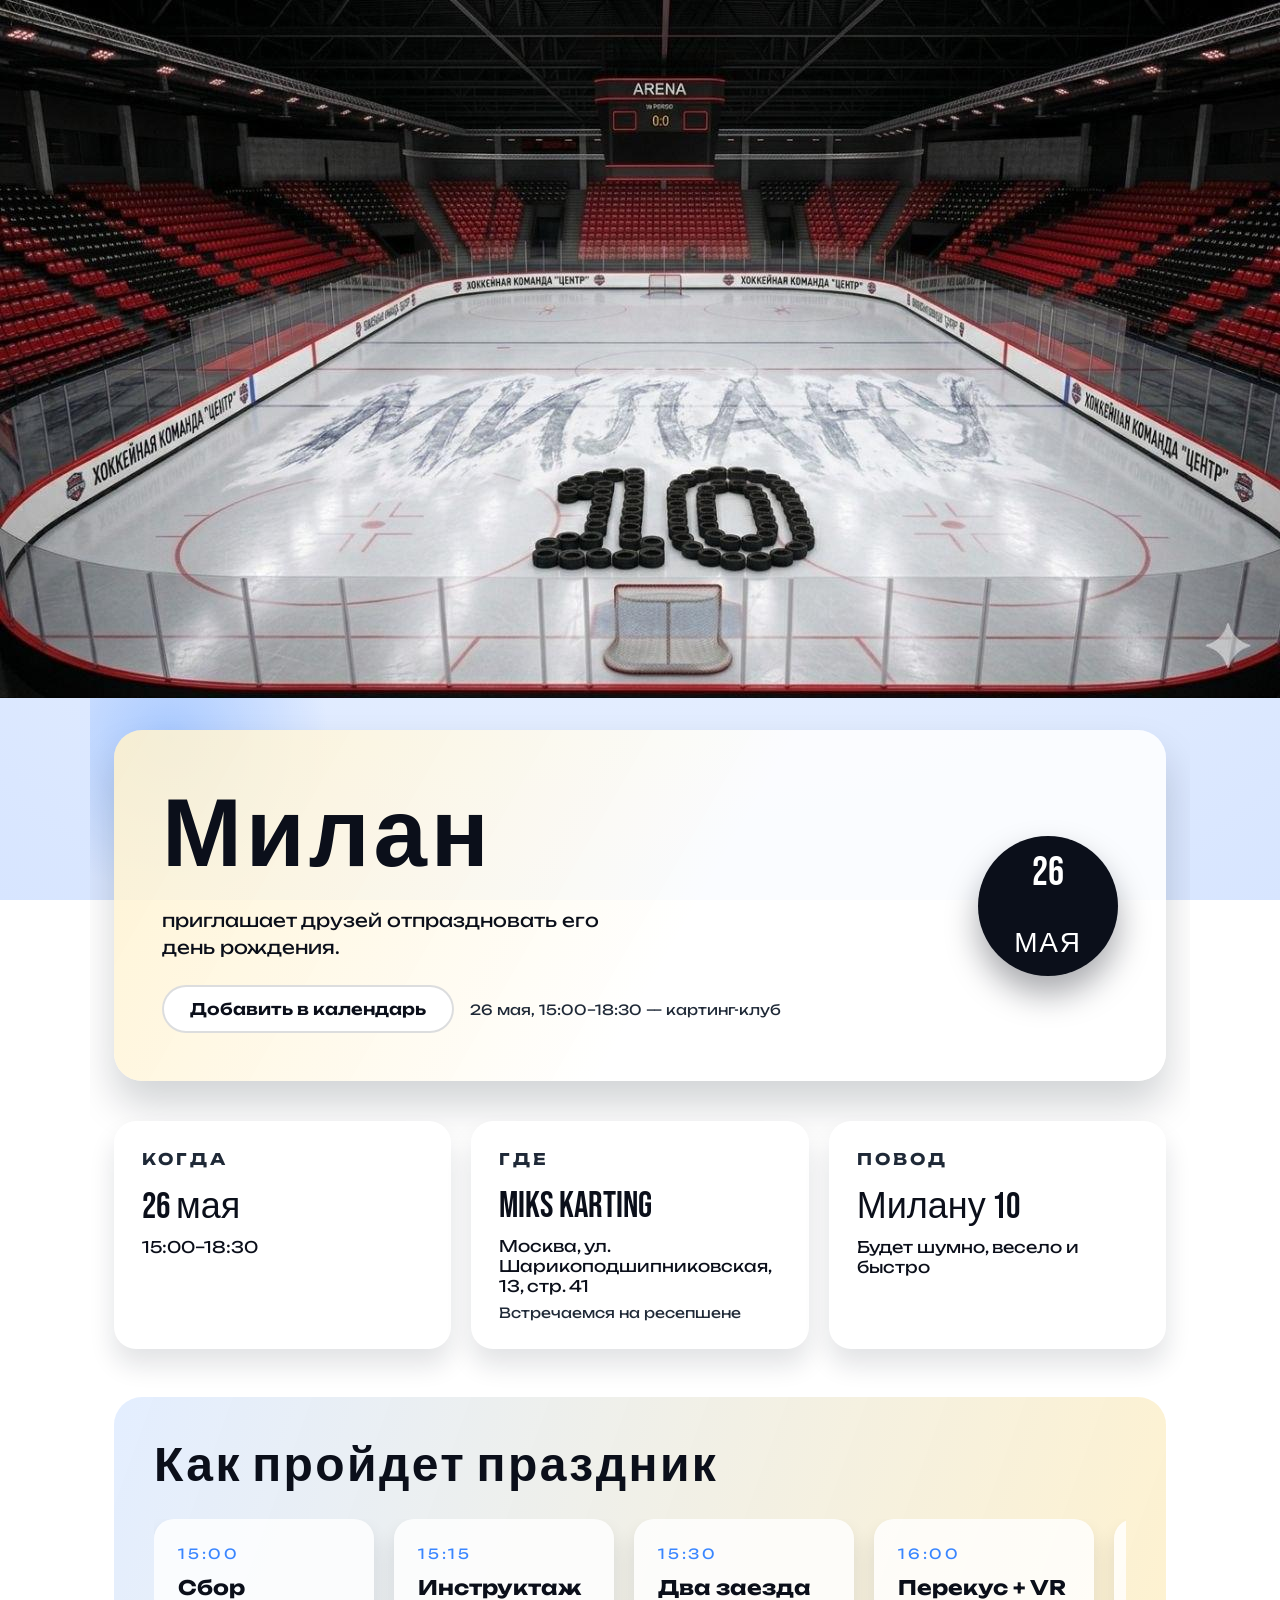
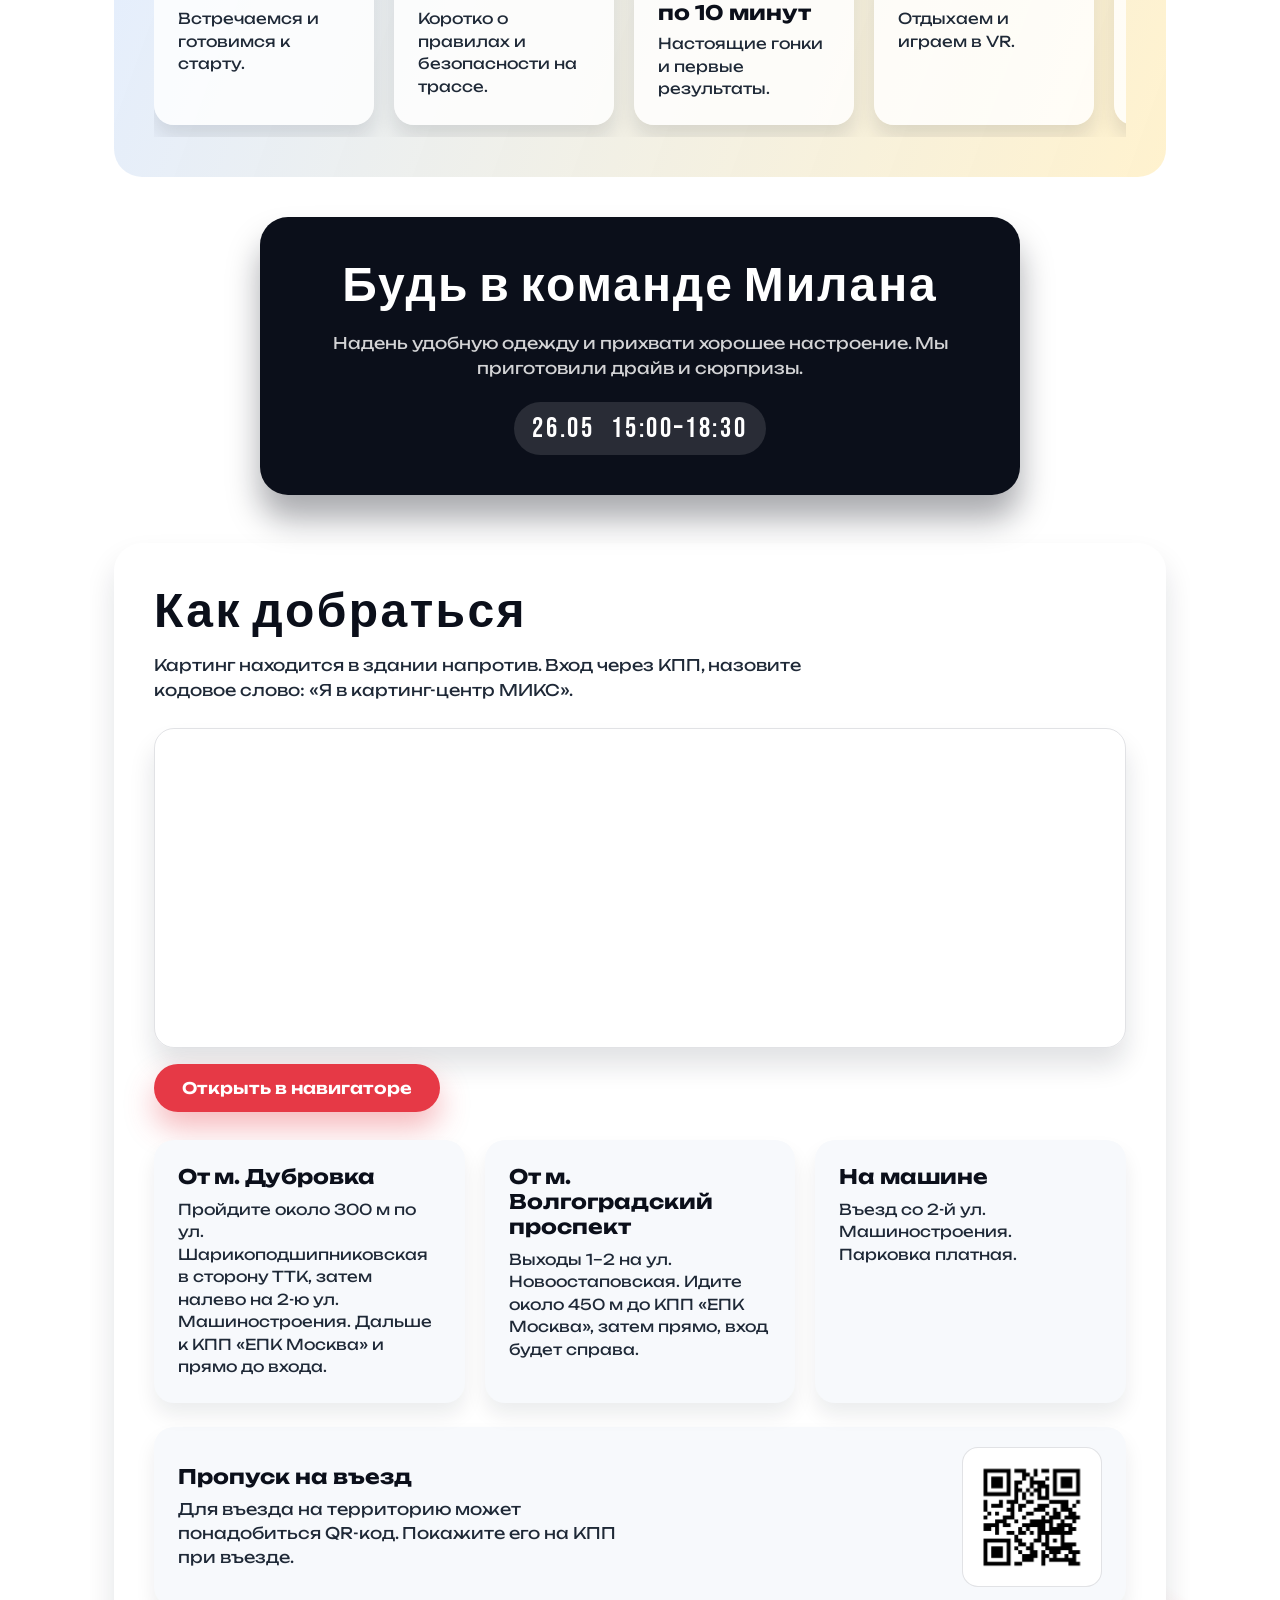
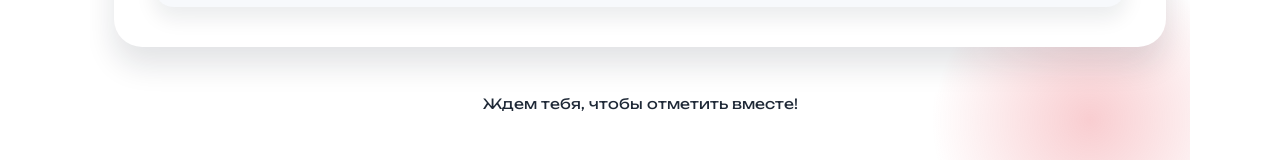
==== index.html @ c4a3c1d2 "init" ====
<!doctype html>
<html lang="ru">
  <head>
    <meta charset="utf-8" />
    <meta name="viewport" content="width=device-width, initial-scale=1" />
    <title>Милану 10 — День рождения на льду и скорости</title>
    <link rel="preconnect" href="https://fonts.googleapis.com" />
    <link rel="preconnect" href="https://fonts.gstatic.com" crossorigin />
    <link
      href="https://fonts.googleapis.com/css2?family=Bebas+Neue&family=Unbounded:wght@300;500;700&display=swap"
      rel="stylesheet"
    />
    <link rel="stylesheet" href="styles.css" />
  </head>
  <body>
    <header class="cover" aria-label="Праздничная шапка">
      <img class="cover__image" src="header.png" alt="Праздничная шапка" />
    </header>
    <div class="page">
      <header class="hero">
        <div class="hero__content">
          <h1>Милан</h1>
          <p class="hero__lead">
            приглашает друзей отпраздновать его день рождения.
          </p>
          <div class="hero__cta">
            <a class="btn btn--ghost" href="milan-birthday.ics" download>
              Добавить в календарь
            </a>
            <p class="hero__note">26 мая, 15:00–18:30 — картинг-клуб</p>
          </div>
        </div>
        <div class="hero__badge">
          <span>26</span>
          <span>мая</span>
        </div>
      </header>

      <main>
        <section id="details" class="details">
          <div class="detail-card">
            <h2>Когда</h2>
            <p class="detail-card__big">26 мая</p>
            <p>15:00–18:30</p>
          </div>
          <div class="detail-card">
            <h2>Где</h2>
            <p class="detail-card__big">MIKS Karting</p>
            <p>Москва, ул. Шарикоподшипниковская, 13, стр. 41</p>
            <p class="detail-card__note">Встречаемся на ресепшене</p>
          </div>
          <div class="detail-card">
            <h2>Повод</h2>
            <p class="detail-card__big">Милану 10</p>
            <p>Будет шумно, весело и быстро</p>
          </div>
        </section>

        <section class="timeline">
          <div class="timeline__content">
            <h2>Как пройдет праздник</h2>
            <div class="timeline__track" aria-label="Расписание праздника">
              <div class="timeline__item">
                <span>15:00</span>
                <h3>Сбор</h3>
                <p>Встречаемся и готовимся к старту.</p>
              </div>
              <div class="timeline__item">
                <span>15:15</span>
                <h3>Инструктаж</h3>
                <p>Коротко о правилах и безопасности на трассе.</p>
              </div>
              <div class="timeline__item">
                <span>15:30</span>
                <h3>Два заезда по 10 минут</h3>
                <p>Настоящие гонки и первые результаты.</p>
              </div>
              <div class="timeline__item">
                <span>16:00</span>
                <h3>Перекус + VR</h3>
                <p>Отдыхаем и играем в VR.</p>
              </div>
              <div class="timeline__item">
                <span>17:30</span>
                <h3>Два заезда по 10 минут</h3>
                <p>Еще больше скорости и драйва.</p>
              </div>
              <div class="timeline__item">
                <span>18:00</span>
                <h3>Торт</h3>
                <p>Поздравления и сладкое завершение праздника.</p>
              </div>
            </div>
          </div>
        </section>

        <section class="highlight">
          <div class="highlight__panel">
            <h2>Будь в команде Милана</h2>
            <p>
              Надень удобную одежду и прихвати хорошее настроение. Мы
              приготовили драйв и сюрпризы.
            </p>
            <div class="highlight__date">
              <span>26.05</span>
              <span>15:00–18:30</span>
            </div>
          </div>
        </section>

        <section class="location">
          <div class="location__header">
            <h2>Как добраться</h2>
            <p>
              Картинг находится в здании напротив. Вход через КПП, назовите кодовое
              слово: «Я в картинг-центр МИКС».
            </p>
            <div class="location__map">
              <iframe
                class="location__frame"
                src="https://yandex.ru/map-widget/v1/?ll=37.683758%2C55.719751&z=16&pt=37.683758%2C55.719751%2Cpm2rdm"
                title="Карта проезда к MIKS Karting"
                loading="lazy"
                allowfullscreen
              ></iframe>
              <div class="location__actions">
                <a
                  class="btn"
                  href="yandexnavi://build_route_on_map?lat_to=55.719751&lon_to=37.683758"
                >
                  Открыть в навигаторе
                </a>
              </div>
            </div>
          </div>
          <div class="location__grid">
            <div class="location__card">
              <h3>От м. Дубровка</h3>
              <p>
                Пройдите около 300 м по ул. Шарикоподшипниковская в сторону ТТК,
                затем налево на 2-ю ул. Машиностроения. Дальше к КПП «ЕПК Москва» и
                прямо до входа.
              </p>
            </div>
            <div class="location__card">
              <h3>От м. Волгоградский проспект</h3>
              <p>
                Выходы 1–2 на ул. Новоостаповская. Идите около 450 м до КПП «ЕПК
                Москва», затем прямо, вход будет справа.
              </p>
            </div>
            <div class="location__card">
              <h3>На машине</h3>
              <p>Въезд со 2-й ул. Машиностроения. Парковка платная.</p>
            </div>
          </div>
          <div class="access">
            <div class="access__text">
              <h3>Пропуск на въезд</h3>
              <p>
                Для въезда на территорию может понадобиться QR-код. Покажите его
                на КПП при въезде.
              </p>
            </div>
            <a class="access__qr-link" href="qr.html">
              <img class="access__qr" src="qr.png" alt="QR-код для пропуска" />
            </a>
          </div>
        </section>
      </main>

      <footer class="footer">
        <p>Ждем тебя, чтобы отметить вместе!</p>
      </footer>
    </div>
  </body>
  <script>
    const coverImage = document.querySelector(".cover__image");
    const setCoverHeight = () => {
      if (!coverImage) return;
      const height = coverImage.getBoundingClientRect().height;
      document.documentElement.style.setProperty("--cover-height", `${height}px`);
    };

    if (coverImage && coverImage.complete) {
      setCoverHeight();
    } else if (coverImage) {
      coverImage.addEventListener("load", setCoverHeight);
    }

    window.addEventListener("resize", setCoverHeight);
  </script>
</html>
---- styles.css ----
:root {
  --ink: #0b0f1a;
  --snow: #f7f9fc;
  --crimson: #e63946;
  --ice: #3a86ff;
  --sun: #ffbe0b;
  --steel: #1f2937;
  --surface: rgba(255, 255, 255, 0.85);
  --shadow: 0 24px 40px rgba(8, 15, 26, 0.18);
}

* {
  box-sizing: border-box;
  margin: 0;
  padding: 0;
}

body {
  font-family: "Unbounded", sans-serif;
  background: radial-gradient(circle at top, #ffffff 0%, #ecf3ff 35%, #d7e5ff 100%);
  background-attachment: fixed;
  color: var(--ink);
  min-height: 100vh;
}

.cover {
  position: fixed;
  top: 0;
  left: 0;
  width: 100%;
  z-index: 0;
  pointer-events: none;
}

.cover img {
  width: 100%;
  height: auto;
  display: block;
}

.page {
  max-width: 1100px;
  margin: 0 auto;
  margin-top: var(--cover-height, 0px);
  padding: 32px 24px 48px;
  position: relative;
  overflow: hidden;
  z-index: 1;
}

.page::before,
.page::after {
  content: "";
  position: absolute;
  width: 320px;
  height: 320px;
  border-radius: 50%;
  background: radial-gradient(circle, rgba(58, 134, 255, 0.32), transparent 70%);
  z-index: -1;
}

.page::before {
  top: -120px;
  left: -80px;
}

.page::after {
  bottom: -120px;
  right: -60px;
  background: radial-gradient(circle, rgba(230, 57, 70, 0.25), transparent 70%);
}

.hero {
  display: grid;
  grid-template-columns: minmax(0, 1fr) auto;
  gap: 32px;
  align-items: center;
  background: var(--surface);
  border-radius: 28px;
  padding: 48px;
  box-shadow: var(--shadow);
  position: relative;
  overflow: hidden;
}

.hero::after {
  content: "";
  position: absolute;
  inset: 0;
  background: linear-gradient(120deg, rgba(255, 190, 11, 0.18), transparent 55%);
  pointer-events: none;
}

.hero__content {
  position: relative;
  z-index: 1;
}

.hero__tag {
  font-size: 14px;
  text-transform: uppercase;
  letter-spacing: 0.28em;
  color: var(--steel);
  margin-bottom: 16px;
}

.hero h1 {
  font-family: "Bebas Neue", sans-serif;
  font-size: clamp(48px, 8vw, 96px);
  letter-spacing: 0.04em;
  margin-bottom: 12px;
}

.hero__lead {
  font-size: 18px;
  max-width: 480px;
  line-height: 1.5;
  margin-bottom: 24px;
}

.hero__cta {
  display: flex;
  flex-wrap: wrap;
  align-items: center;
  gap: 16px;
}

.hero__note {
  font-size: 14px;
  color: var(--steel);
}

.btn {
  display: inline-flex;
  align-items: center;
  justify-content: center;
  padding: 14px 28px;
  background: var(--crimson);
  color: #fff;
  text-decoration: none;
  border-radius: 999px;
  font-weight: 600;
  box-shadow: 0 16px 30px rgba(230, 57, 70, 0.35);
  transition: transform 0.2s ease, box-shadow 0.2s ease;
}

.btn:hover {
  transform: translateY(-2px);
  box-shadow: 0 22px 32px rgba(230, 57, 70, 0.45);
}

.btn--ghost {
  background: #fff;
  color: var(--ink);
  box-shadow: inset 0 0 0 2px rgba(11, 15, 26, 0.14);
}

.btn--ghost:hover {
  transform: translateY(-2px);
  box-shadow: inset 0 0 0 2px rgba(11, 15, 26, 0.2), 0 18px 24px rgba(15, 23, 42, 0.2);
}

.hero__badge {
  position: relative;
  z-index: 1;
  width: 140px;
  height: 140px;
  border-radius: 50%;
  background: var(--ink);
  color: #fff;
  display: grid;
  place-items: center;
  font-family: "Bebas Neue", sans-serif;
  font-size: 40px;
  text-transform: uppercase;
  text-align: center;
  line-height: 0.9;
  box-shadow: 0 18px 32px rgba(11, 15, 26, 0.35);
}

.hero__badge span:last-child {
  font-size: 28px;
  letter-spacing: 0.06em;
}

.details {
  margin-top: 40px;
  display: grid;
  grid-template-columns: repeat(auto-fit, minmax(220px, 1fr));
  gap: 20px;
}

.detail-card {
  background: #fff;
  border-radius: 22px;
  padding: 28px;
  box-shadow: 0 16px 26px rgba(15, 23, 42, 0.12);
}

.detail-card h2 {
  font-size: 16px;
  text-transform: uppercase;
  letter-spacing: 0.2em;
  color: var(--steel);
  margin-bottom: 16px;
}

.detail-card__big {
  font-family: "Bebas Neue", sans-serif;
  font-size: 36px;
  margin-bottom: 8px;
  color: var(--ink);
}

.detail-card__note {
  margin-top: 8px;
  font-size: 14px;
  color: var(--steel);
}

.timeline {
  margin-top: 48px;
  background: linear-gradient(110deg, rgba(58, 134, 255, 0.14), rgba(255, 190, 11, 0.2));
  border-radius: 28px;
  padding: 40px;
}

.timeline__content h2 {
  font-family: "Bebas Neue", sans-serif;
  font-size: 48px;
  letter-spacing: 0.05em;
  margin-bottom: 24px;
}

.timeline__track {
  display: grid;
  grid-auto-flow: column;
  grid-auto-columns: minmax(220px, 1fr);
  gap: 20px;
  overflow-x: auto;
  padding-bottom: 12px;
  scroll-snap-type: x mandatory;
  scroll-padding: 16px;
}

.timeline__track::-webkit-scrollbar {
  height: 10px;
}

.timeline__track::-webkit-scrollbar-track {
  background: rgba(11, 15, 26, 0.08);
  border-radius: 999px;
}

.timeline__track::-webkit-scrollbar-thumb {
  background: rgba(11, 15, 26, 0.35);
  border-radius: 999px;
}

.timeline__track {
  scrollbar-color: rgba(11, 15, 26, 0.35) rgba(11, 15, 26, 0.08);
  scrollbar-width: thin;
}

.timeline__item {
  background: rgba(255, 255, 255, 0.8);
  border-radius: 20px;
  padding: 24px;
  box-shadow: 0 12px 20px rgba(15, 23, 42, 0.12);
  scroll-snap-align: start;
}

.timeline__item span {
  font-size: 14px;
  text-transform: uppercase;
  letter-spacing: 0.2em;
  color: var(--ice);
}

.timeline__item h3 {
  font-size: 20px;
  margin: 12px 0 8px;
}

.timeline__item p {
  font-size: 15px;
  line-height: 1.5;
  color: var(--steel);
}

.highlight {
  margin-top: 40px;
  display: flex;
  justify-content: center;
}

.location {
  margin-top: 48px;
  background: #fff;
  border-radius: 28px;
  padding: 40px;
  box-shadow: 0 18px 30px rgba(15, 23, 42, 0.12);
}

.location__header h2 {
  font-family: "Bebas Neue", sans-serif;
  font-size: 48px;
  letter-spacing: 0.05em;
  margin-bottom: 12px;
}

.location__header p {
  max-width: 720px;
  line-height: 1.6;
  color: var(--steel);
  margin-bottom: 24px;
}

.location__map {
  display: grid;
  gap: 16px;
  margin-bottom: 28px;
}

.location__frame {
  width: 100%;
  min-height: 320px;
  border-radius: 20px;
  border: 1px solid rgba(15, 23, 42, 0.12);
  box-shadow: 0 18px 26px rgba(15, 23, 42, 0.12);
}

.location__actions {
  display: flex;
  flex-wrap: wrap;
  gap: 12px;
}

.location__grid {
  display: grid;
  gap: 20px;
  grid-template-columns: repeat(auto-fit, minmax(220px, 1fr));
}

.access {
  margin-top: 24px;
  display: flex;
  flex-wrap: wrap;
  gap: 20px;
  align-items: center;
  justify-content: space-between;
  background: var(--snow);
  border-radius: 20px;
  padding: 20px 24px;
  box-shadow: 0 12px 20px rgba(15, 23, 42, 0.08);
}

.access__text h3 {
  font-size: 20px;
  margin-bottom: 8px;
}

.access__text p {
  color: var(--steel);
  line-height: 1.5;
  max-width: 460px;
}

.access__qr {
  width: 140px;
  height: 140px;
  border-radius: 16px;
  border: 1px solid rgba(15, 23, 42, 0.12);
  background: #fff;
  object-fit: contain;
  padding: 8px;
}

.access__qr-link {
  display: inline-flex;
  border-radius: 18px;
  transition: transform 0.2s ease, box-shadow 0.2s ease;
}

.access__qr-link:hover {
  transform: translateY(-2px);
  box-shadow: 0 14px 20px rgba(15, 23, 42, 0.16);
}

.location__card {
  background: var(--snow);
  border-radius: 20px;
  padding: 24px;
  box-shadow: 0 12px 20px rgba(15, 23, 42, 0.08);
}

.location__card h3 {
  font-size: 20px;
  margin-bottom: 10px;
}

.location__card p {
  font-size: 15px;
  line-height: 1.5;
  color: var(--steel);
}

.link {
  display: inline-flex;
  margin-top: 14px;
  color: var(--ice);
  font-weight: 600;
  text-decoration: none;
}

.link:hover {
  text-decoration: underline;
}

.highlight__panel {
  background: var(--ink);
  color: #fff;
  border-radius: 28px;
  padding: 40px;
  max-width: 760px;
  text-align: center;
  box-shadow: 0 24px 32px rgba(11, 15, 26, 0.35);
}

.highlight__panel h2 {
  font-family: "Bebas Neue", sans-serif;
  font-size: 48px;
  letter-spacing: 0.04em;
  margin-bottom: 16px;
}

.highlight__panel p {
  font-size: 16px;
  line-height: 1.6;
  color: rgba(255, 255, 255, 0.82);
}

.highlight__date {
  display: inline-flex;
  gap: 16px;
  margin-top: 20px;
  padding: 10px 18px;
  border-radius: 999px;
  background: rgba(255, 255, 255, 0.12);
  font-family: "Bebas Neue", sans-serif;
  font-size: 28px;
  letter-spacing: 0.1em;
}

.footer {
  margin-top: 48px;
  text-align: center;
  font-size: 14px;
  color: var(--steel);
}

@media (max-width: 720px) {
  .hero {
    grid-template-columns: 1fr;
    text-align: left;
  }

  body {
    background-attachment: scroll;
  }


  .hero__badge {
    width: 120px;
    height: 120px;
  }

  .hero__cta {
    flex-direction: column;
    align-items: flex-start;
  }

  .timeline {
    padding: 32px 24px;
  }

  .access {
    flex-direction: column;
    align-items: flex-start;
  }

  .highlight__panel {
    padding: 32px 24px;
  }

  .location {
    padding: 32px 24px;
  }

  .location__actions {
    flex-direction: column;
    align-items: stretch;
  }
}

@media (max-width: 540px) {
  .page {
    padding: 24px 16px 40px;
  }

  .hero {
    padding: 32px 24px;
  }

  .hero h1 {
    font-size: clamp(40px, 12vw, 64px);
  }

  .detail-card,
  .timeline__item,
  .location__card {
    padding: 20px;
  }

  .timeline__content h2,
  .highlight__panel h2,
  .location__header h2 {
    font-size: 36px;
  }
}

@media (prefers-reduced-motion: no-preference) {
  .hero,
  .detail-card,
  .timeline__item,
  .highlight__panel {
    animation: float-in 0.7s ease both;
  }

  .detail-card:nth-child(2) {
    animation-delay: 0.1s;
  }

  .detail-card:nth-child(3) {
    animation-delay: 0.2s;
  }

  .timeline__item:nth-child(2) {
    animation-delay: 0.15s;
  }

  .timeline__item:nth-child(3) {
    animation-delay: 0.3s;
  }
}

@keyframes float-in {
  from {
    opacity: 0;
    transform: translateY(16px);
  }
  to {
    opacity: 1;
    transform: translateY(0);
  }
}
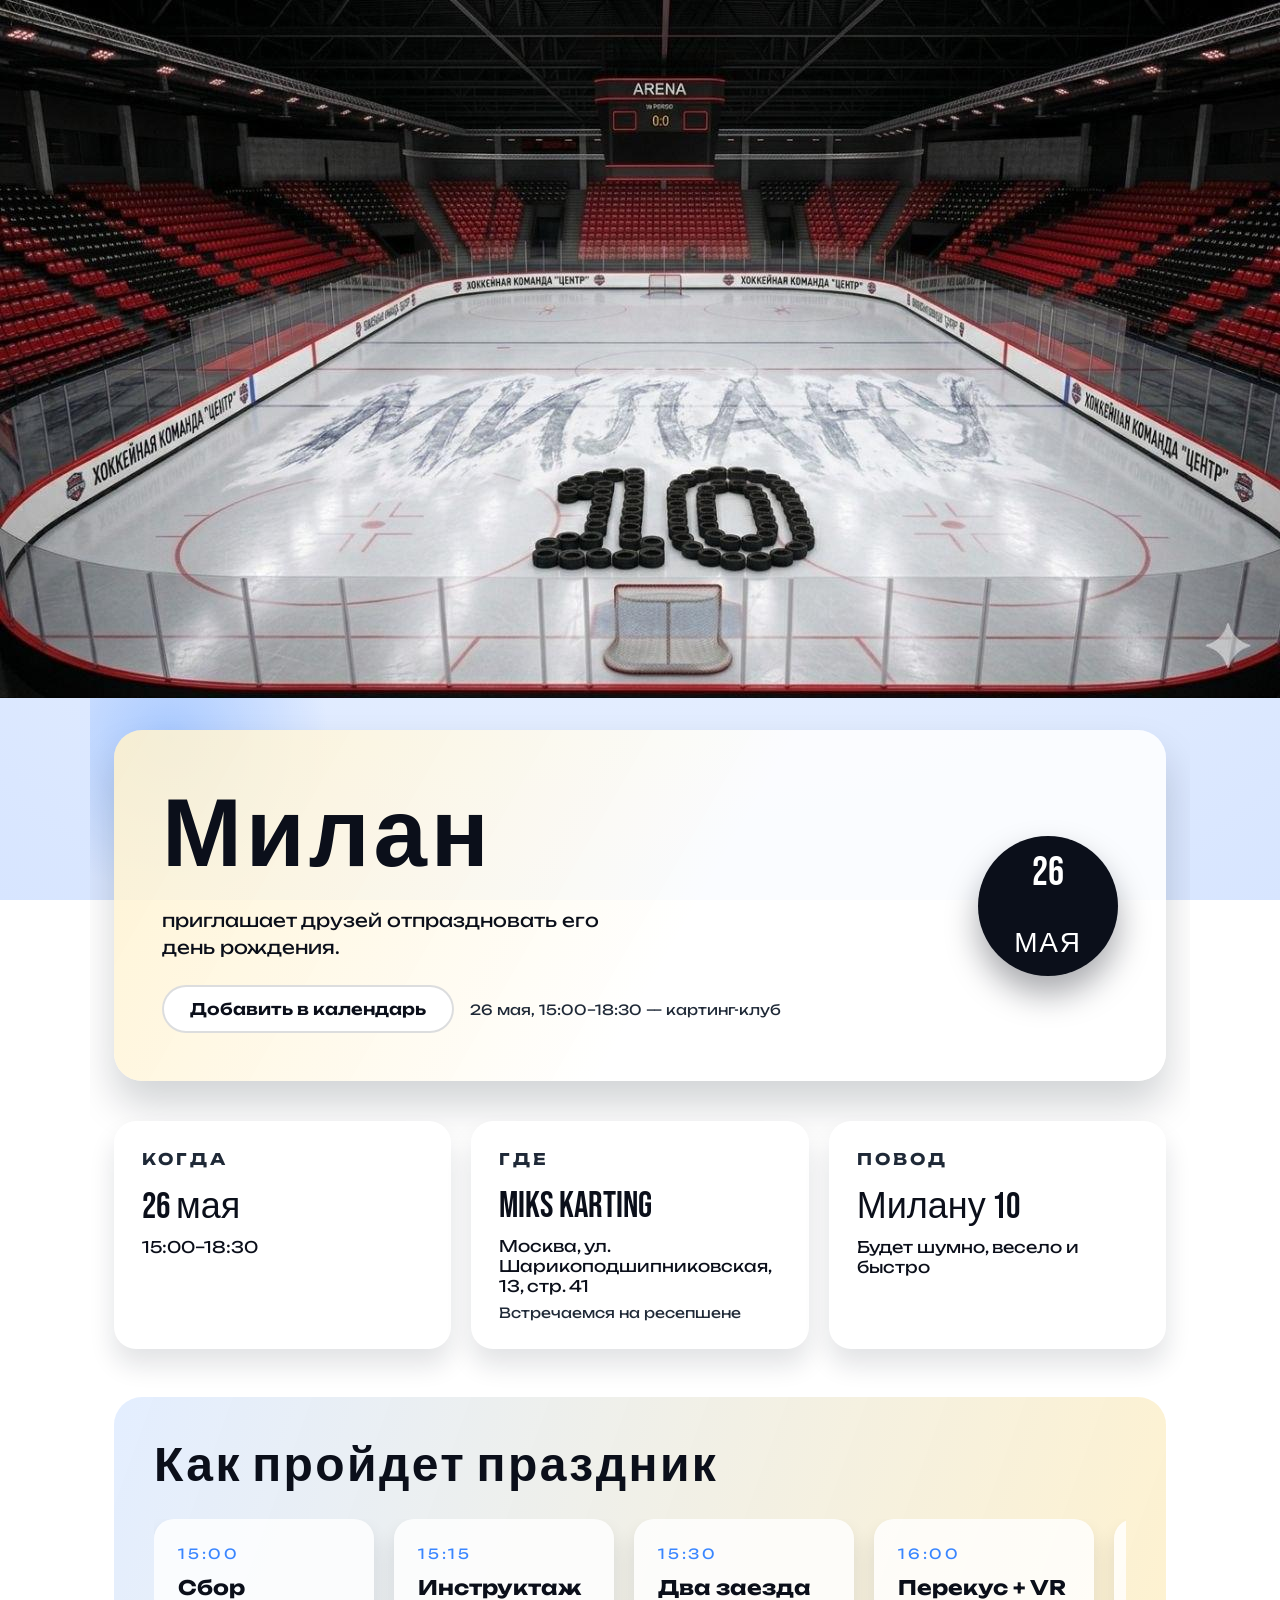
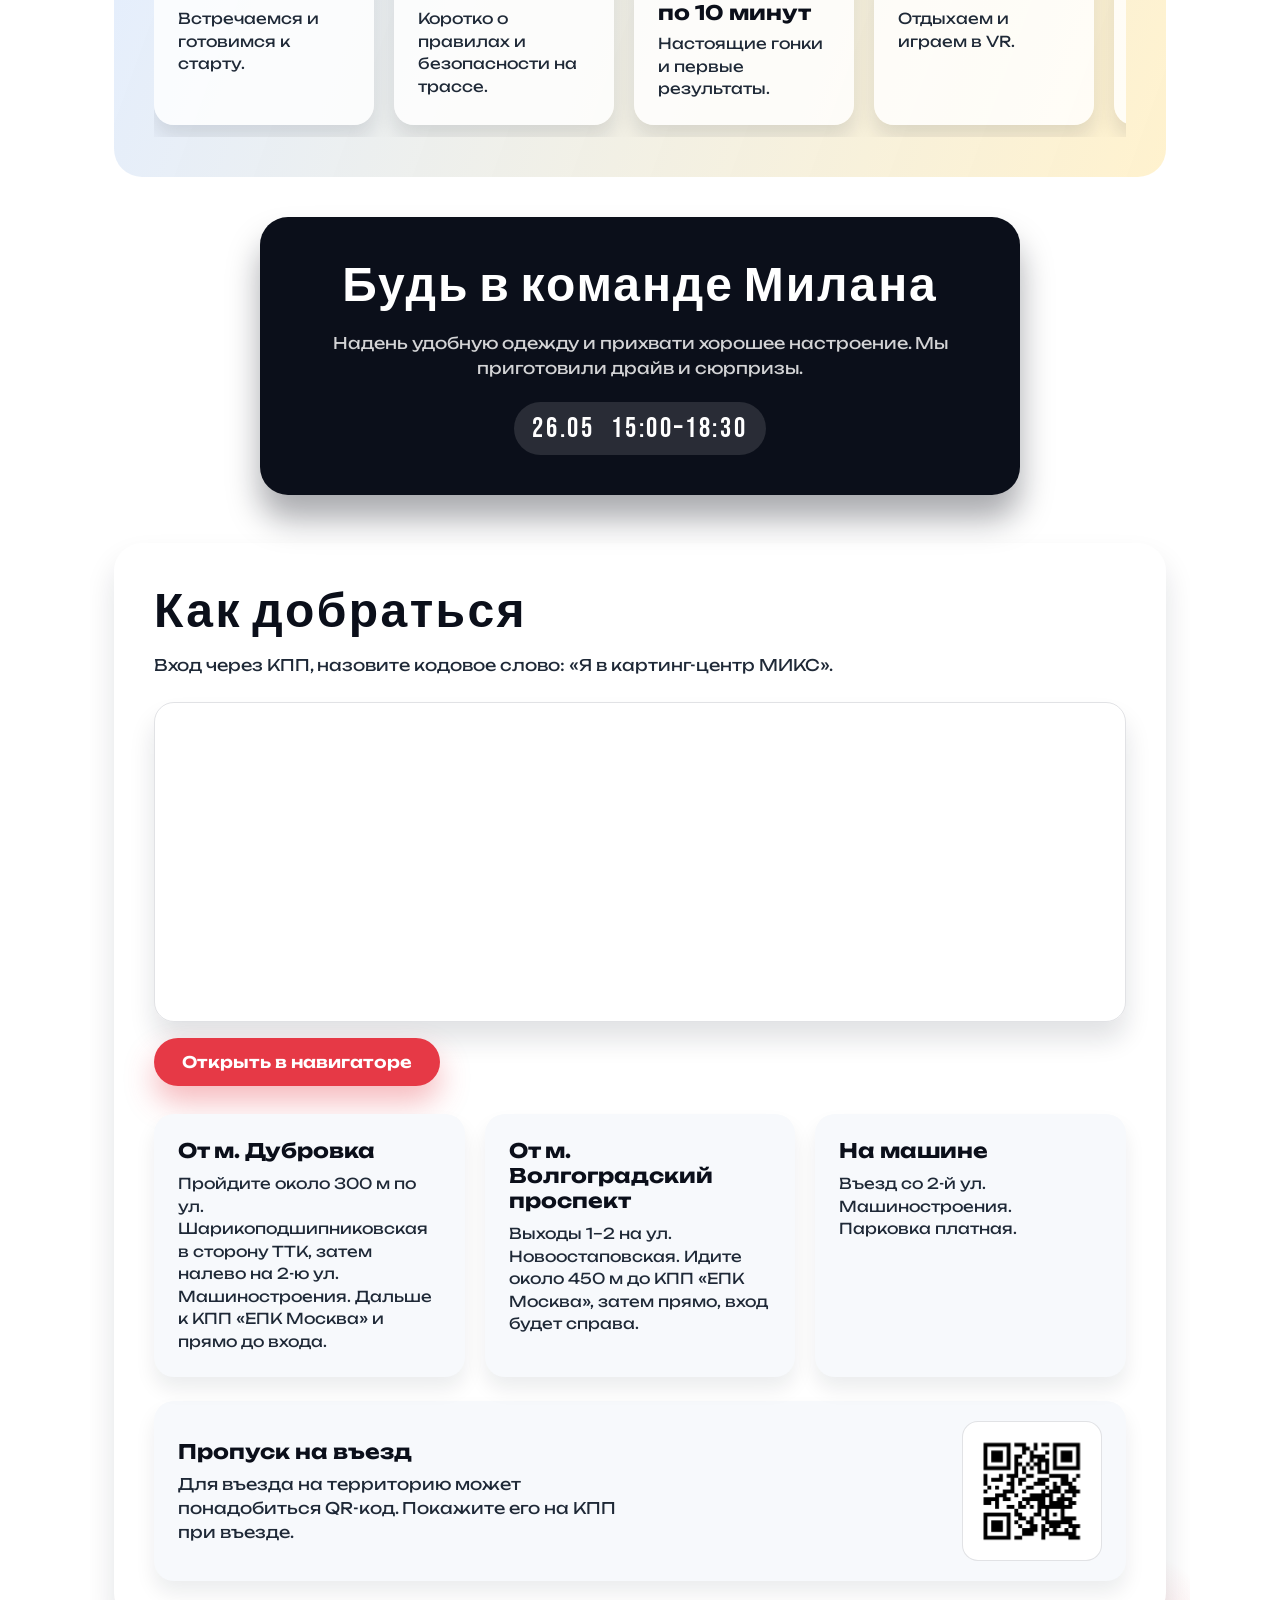
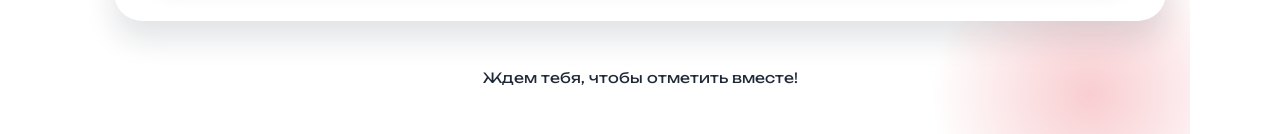
==== commit 32f12c80: "Update index.html" ====
--- a/index.html
+++ b/index.html
@@ -3,7 +3,7 @@
   <head>
     <meta charset="utf-8" />
     <meta name="viewport" content="width=device-width, initial-scale=1" />
-    <title>Милану 10 — День рождения на льду и скорости</title>
+    <title>Милану 10 — День рождения на скорости</title>
     <link rel="preconnect" href="https://fonts.googleapis.com" />
     <link rel="preconnect" href="https://fonts.gstatic.com" crossorigin />
     <link
@@ -112,8 +112,7 @@
           <div class="location__header">
             <h2>Как добраться</h2>
             <p>
-              Картинг находится в здании напротив. Вход через КПП, назовите кодовое
-              слово: «Я в картинг-центр МИКС».
+              Вход через КПП, назовите кодовое слово: «Я в картинг-центр МИКС».
             </p>
             <div class="location__map">
               <iframe
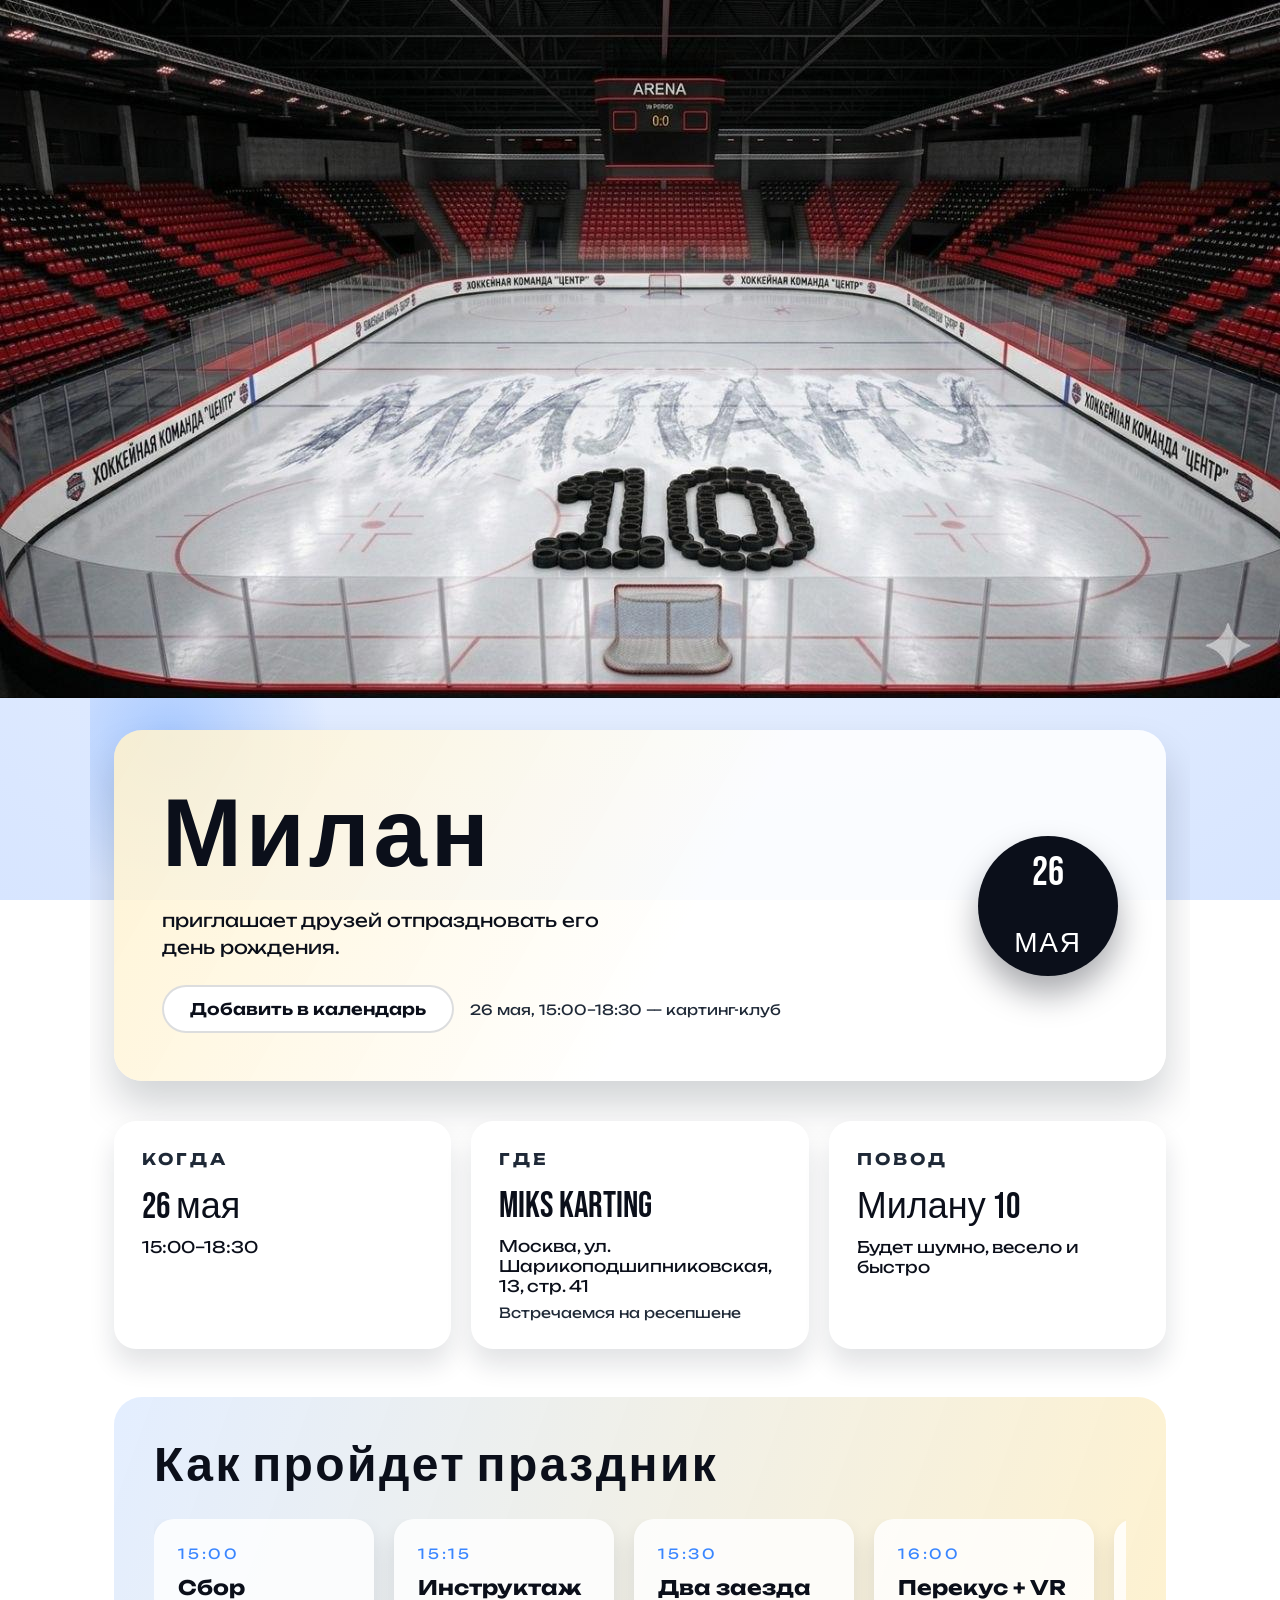
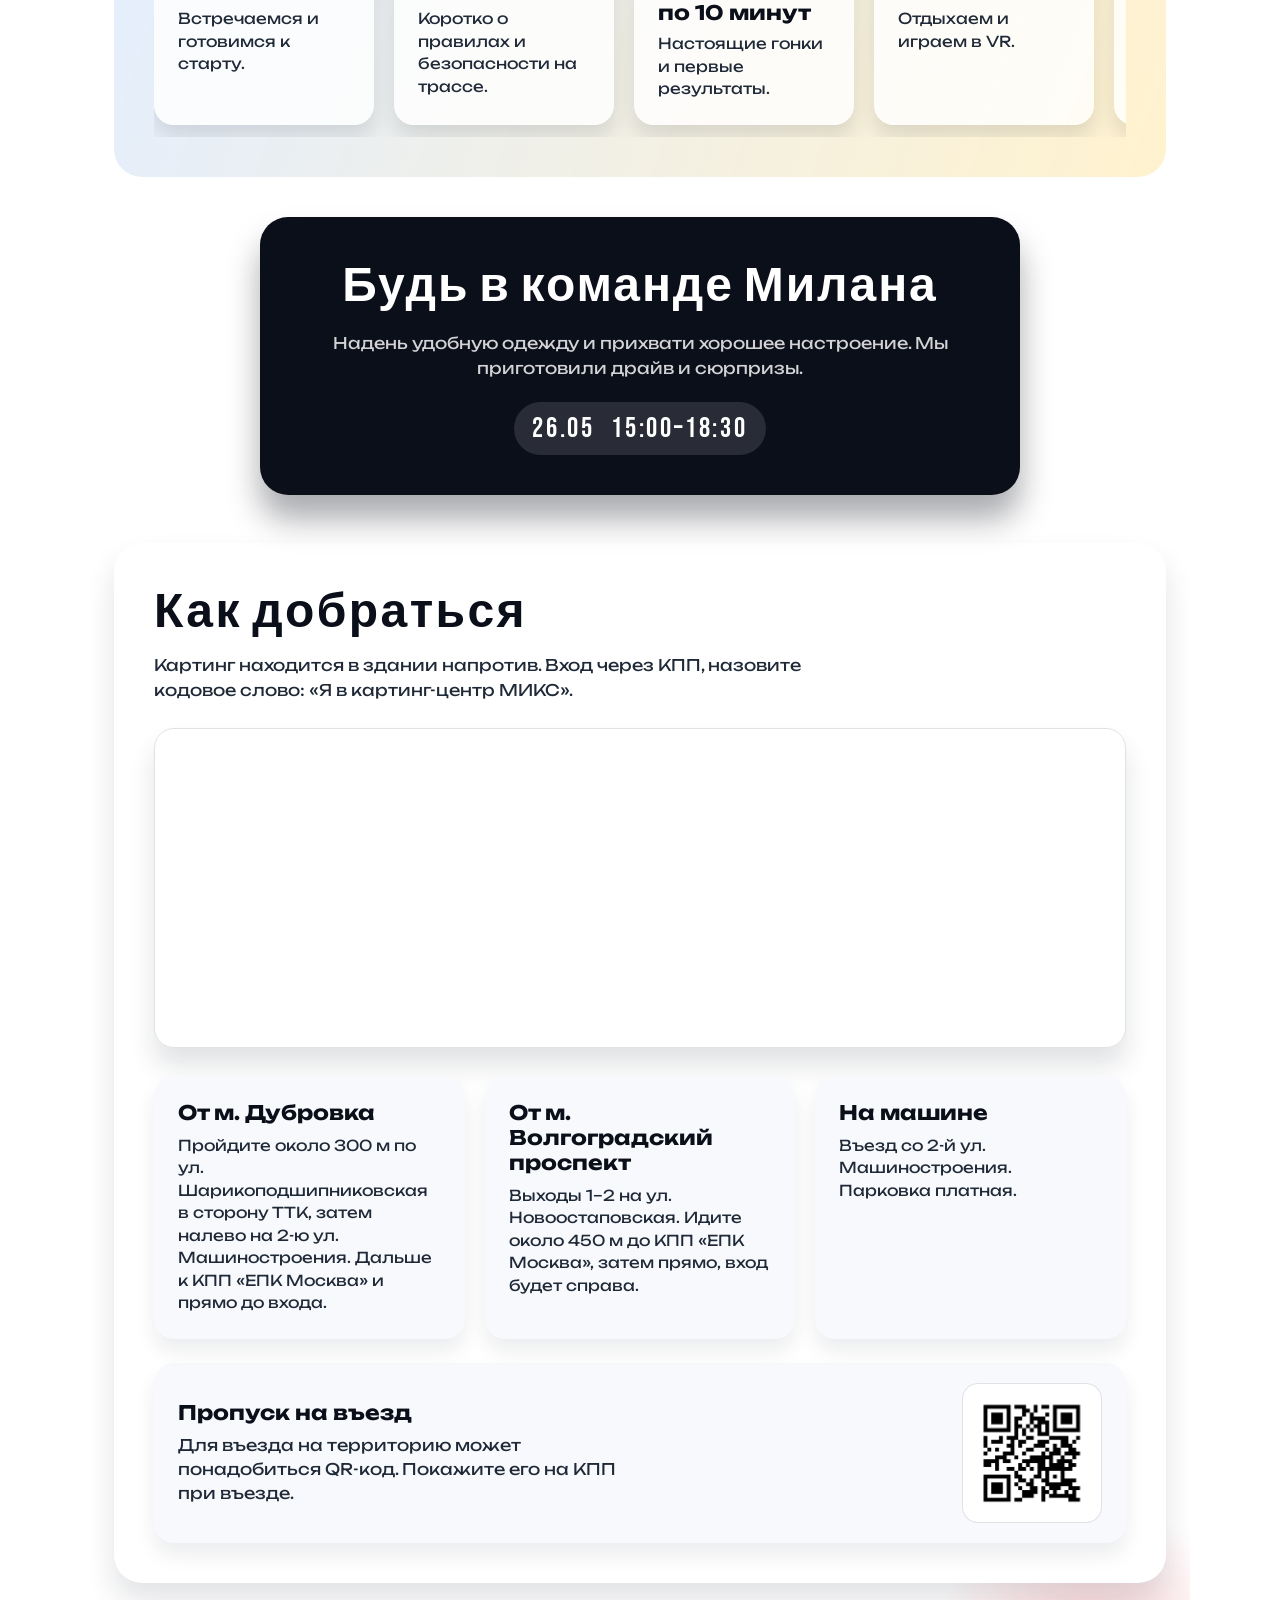
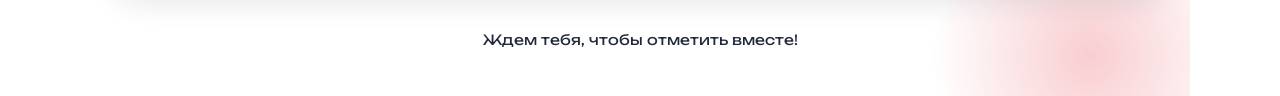
==== commit 7b97481a: "Update index.html" ====
--- a/index.html
+++ b/index.html
@@ -3,7 +3,7 @@
   <head>
     <meta charset="utf-8" />
     <meta name="viewport" content="width=device-width, initial-scale=1" />
-    <title>Милану 10 — День рождения на скорости</title>
+    <title>Милану 10 — День рождения на льду и скорости</title>
     <link rel="preconnect" href="https://fonts.googleapis.com" />
     <link rel="preconnect" href="https://fonts.gstatic.com" crossorigin />
     <link
@@ -24,7 +24,10 @@
             приглашает друзей отпраздновать его день рождения.
           </p>
           <div class="hero__cta">
-            <a class="btn btn--ghost" href="milan-birthday.ics" download>
+            <a
+              class="btn btn--ghost"
+              href="webcal://penkerton.github.io/Milan10/milan-birthday.ics"
+            >
               Добавить в календарь
             </a>
             <p class="hero__note">26 мая, 15:00–18:30 — картинг-клуб</p>
@@ -112,7 +115,8 @@
           <div class="location__header">
             <h2>Как добраться</h2>
             <p>
-              Вход через КПП, назовите кодовое слово: «Я в картинг-центр МИКС».
+              Картинг находится в здании напротив. Вход через КПП, назовите кодовое
+              слово: «Я в картинг-центр МИКС».
             </p>
             <div class="location__map">
               <iframe
@@ -122,14 +126,6 @@
                 loading="lazy"
                 allowfullscreen
               ></iframe>
-              <div class="location__actions">
-                <a
-                  class="btn"
-                  href="yandexnavi://build_route_on_map?lat_to=55.719751&lon_to=37.683758"
-                >
-                  Открыть в навигаторе
-                </a>
-              </div>
             </div>
           </div>
           <div class="location__grid">
@@ -188,5 +184,83 @@
     }
 
     window.addEventListener("resize", setCoverHeight);
+
+    let confettiFired = false;
+    const confettiColors = ["#e63946", "#ffbe0b", "#3a86ff", "#06d6a0", "#ffffff"];
+
+    const fireConfetti = () => {
+      if (confettiFired) return;
+      confettiFired = true;
+
+      const container = document.createElement("div");
+      container.className = "confetti";
+      document.body.appendChild(container);
+
+      const bursts = ["left", "right"];
+      const piecesPerBurst = 90;
+
+      bursts.forEach((origin) => {
+        for (let i = 0; i < piecesPerBurst; i += 1) {
+          const piece = document.createElement("span");
+          const variantRoll = Math.random();
+          piece.className = "confetti__piece";
+          if (variantRoll > 0.7) {
+            piece.classList.add("confetti__piece--ribbon");
+          } else if (variantRoll > 0.45) {
+            piece.classList.add("confetti__piece--curl");
+          }
+
+          const angle = Math.random() * 90 + 40;
+          const distance = Math.random() * 420 + 280;
+          const radians = (angle * Math.PI) / 180;
+          const dx = Math.cos(radians) * distance * (origin === "left" ? 1 : -1);
+          const dy = Math.sin(radians) * distance;
+          const delay = (Math.random() * 0.35).toFixed(2);
+          const duration = (2.1 + Math.random() * 1.2).toFixed(2);
+
+          if (origin === "left") {
+            piece.style.left = "5%";
+          } else {
+            piece.style.right = "5%";
+          }
+          const color = confettiColors[Math.floor(Math.random() * confettiColors.length)];
+          piece.style.backgroundColor = color;
+          piece.style.color = color;
+          piece.style.setProperty("--dx", `${dx}px`);
+          piece.style.setProperty("--dy", `${dy}px`);
+          piece.style.animationDelay = `${delay}s`;
+          piece.style.animationDuration = `${duration}s`;
+
+          container.appendChild(piece);
+        }
+      });
+
+      setTimeout(() => container.remove(), 4000);
+    };
+
+    const onScroll = () => {
+      if (confettiFired) return;
+      const scrollBottom = window.scrollY + window.innerHeight;
+      const pageHeight = document.documentElement.scrollHeight;
+      if (scrollBottom >= pageHeight - 24) {
+        fireConfetti();
+      }
+    };
+
+    const footer = document.querySelector(".footer");
+    if ("IntersectionObserver" in window && footer) {
+      const observer = new IntersectionObserver(
+        (entries) => {
+          if (entries.some((entry) => entry.isIntersecting)) {
+            fireConfetti();
+            observer.disconnect();
+          }
+        },
+        { rootMargin: "0px 0px -10% 0px" }
+      );
+      observer.observe(footer);
+    } else {
+      window.addEventListener("scroll", onScroll, { passive: true });
+    }
   </script>
 </html>
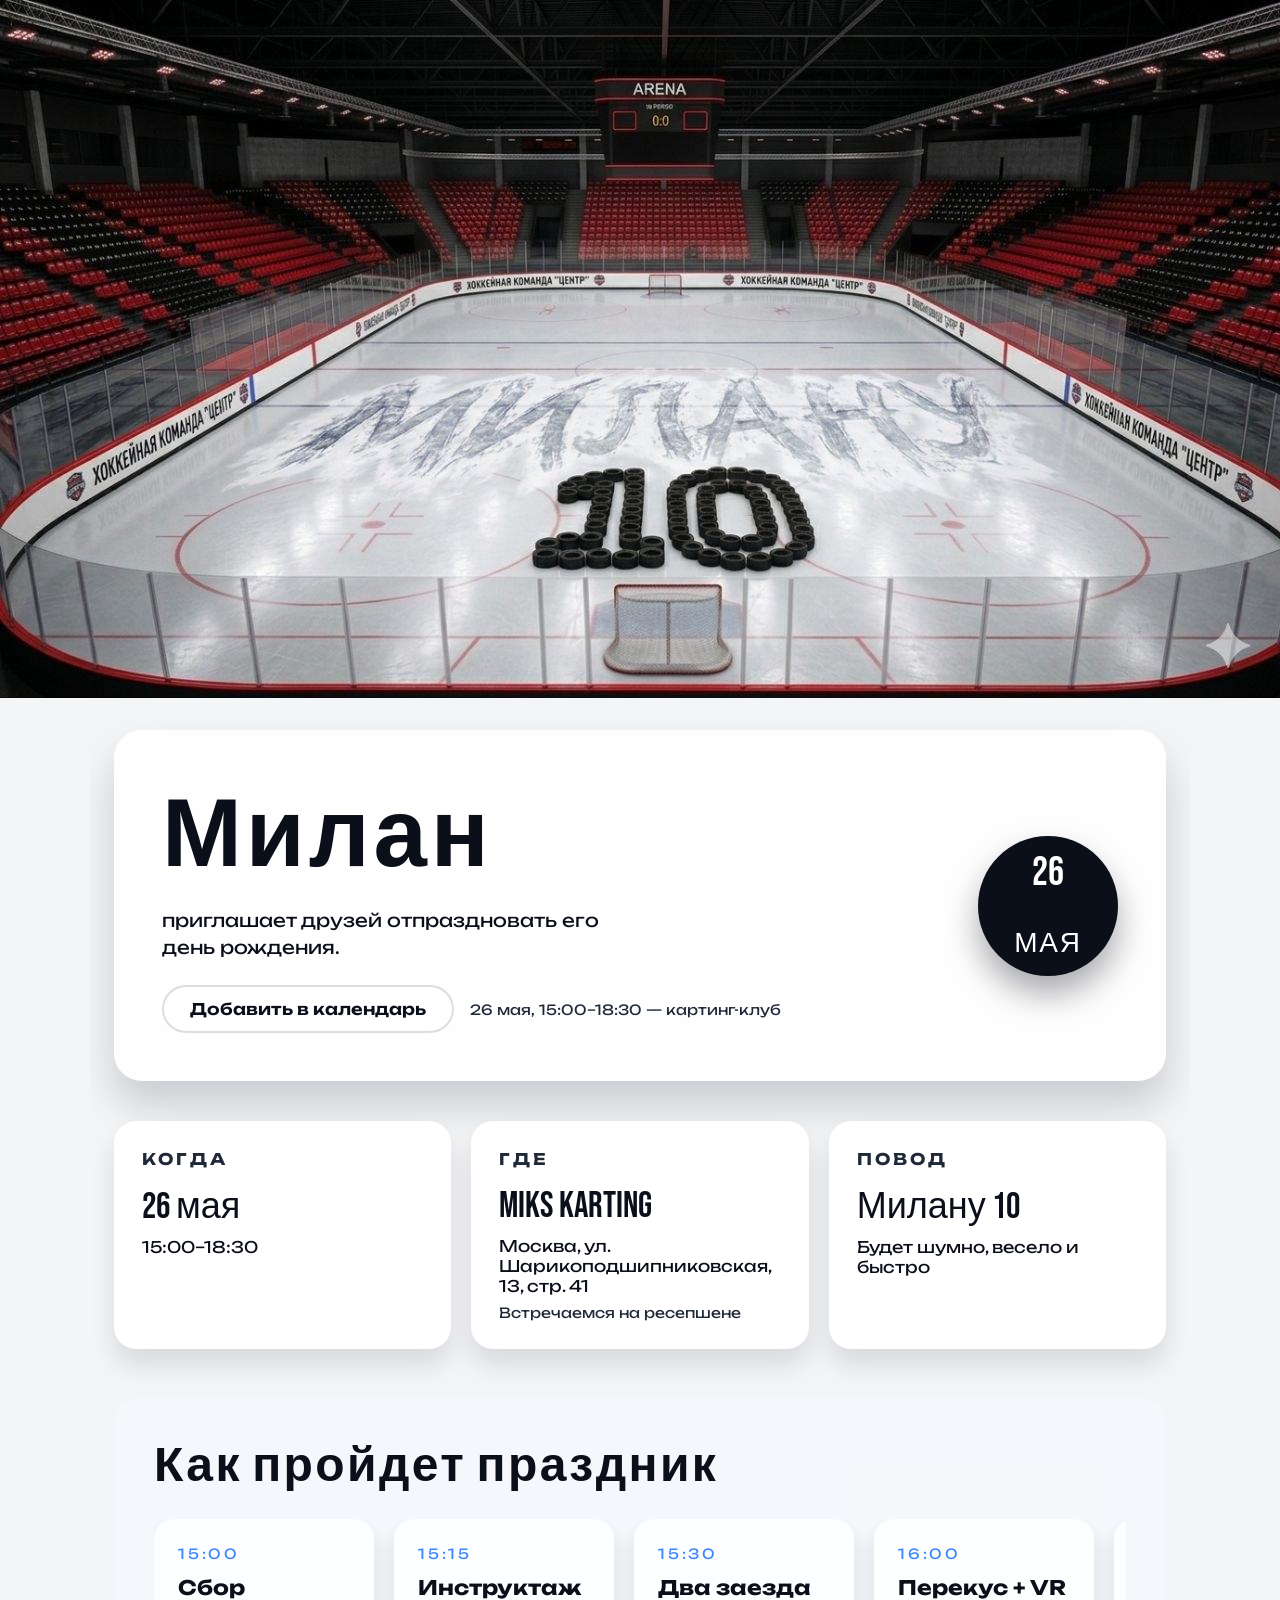
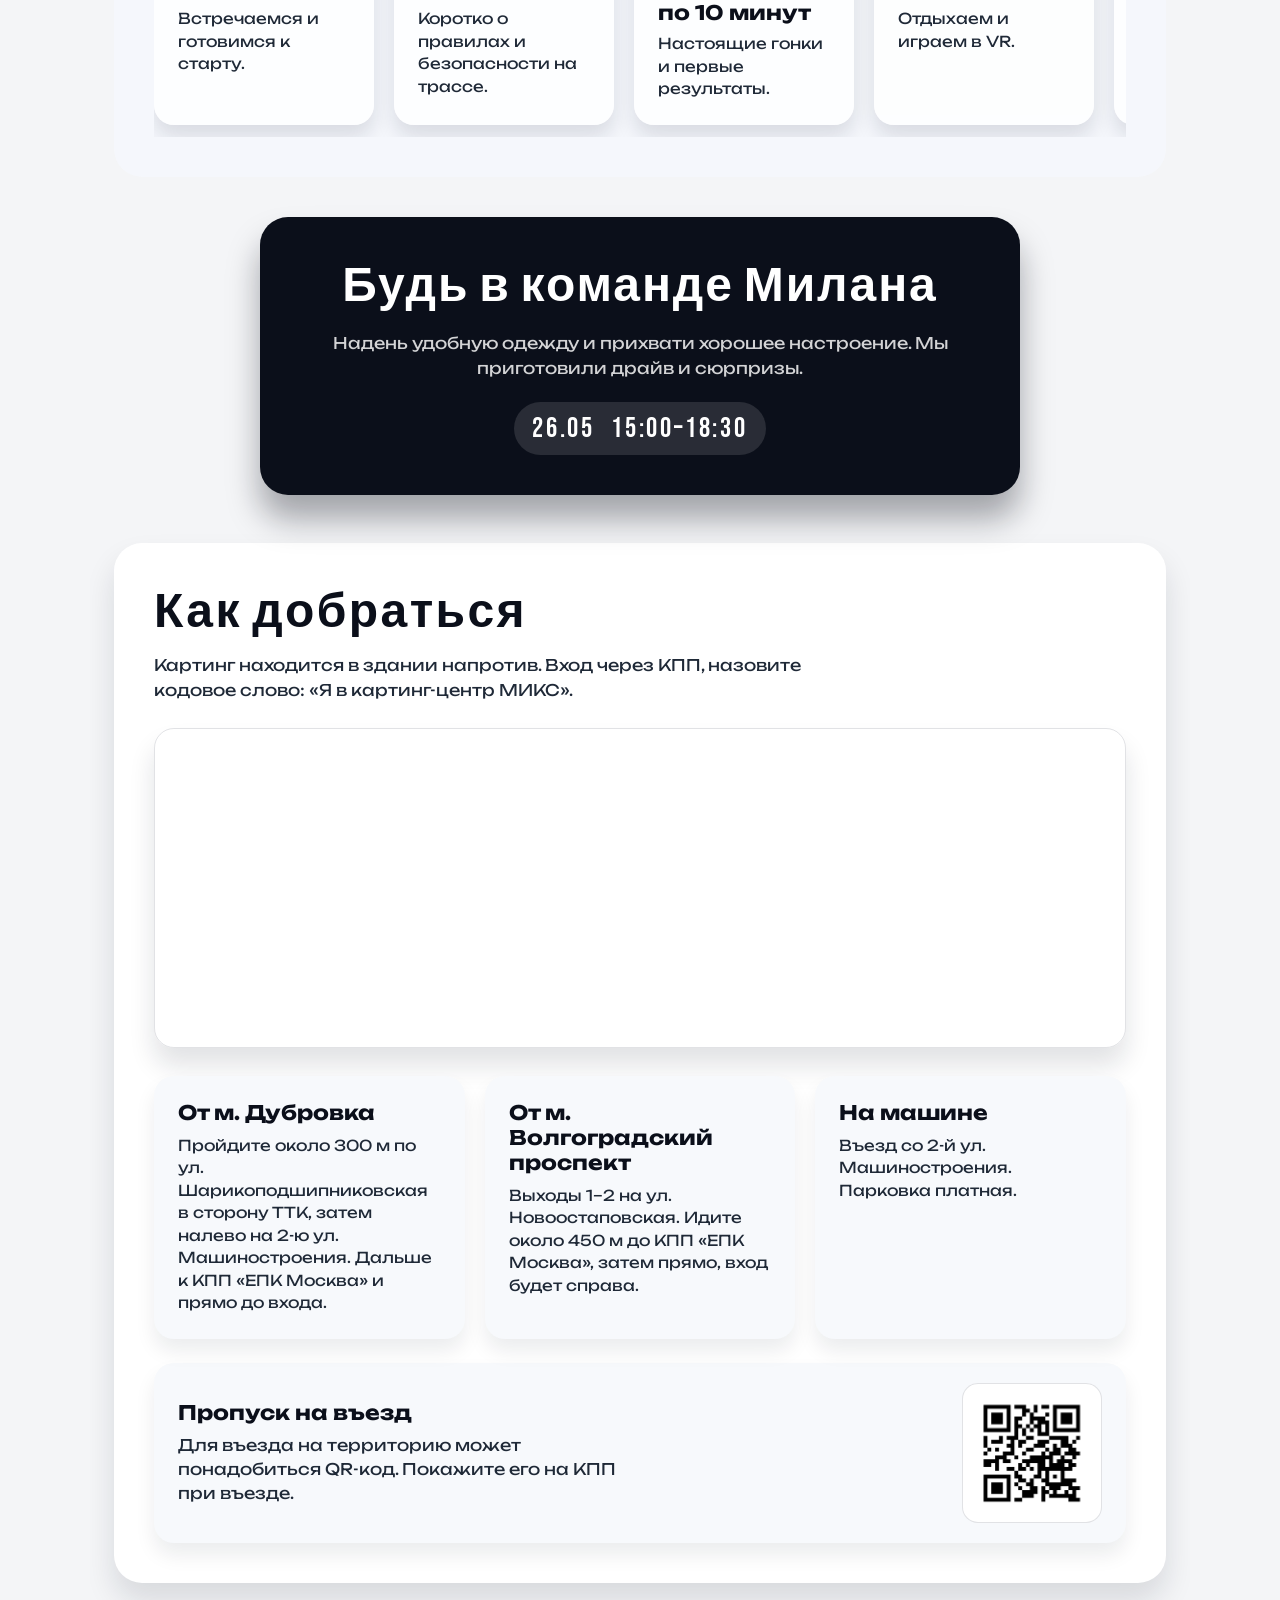
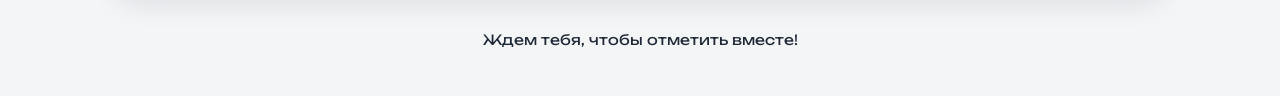
==== commit 676cbaeb: "Update index.html" ====
--- a/index.html
+++ b/index.html
@@ -3,7 +3,7 @@
   <head>
     <meta charset="utf-8" />
     <meta name="viewport" content="width=device-width, initial-scale=1" />
-    <title>Милану 10 — День рождения на льду и скорости</title>
+    <title>Милану 10 — День рождения на скорости</title>
     <link rel="preconnect" href="https://fonts.googleapis.com" />
     <link rel="preconnect" href="https://fonts.gstatic.com" crossorigin />
     <link
--- a/styles.css
+++ b/styles.css
@@ -17,11 +17,12 @@
 
 body {
   font-family: "Unbounded", sans-serif;
-  background: radial-gradient(circle at top, #ffffff 0%, #ecf3ff 35%, #d7e5ff 100%);
+  background: #f4f5f7;
   background-attachment: fixed;
   color: var(--ink);
   min-height: 100vh;
 }
+
 
 .cover {
   position: fixed;
@@ -48,27 +49,6 @@
   z-index: 1;
 }
 
-.page::before,
-.page::after {
-  content: "";
-  position: absolute;
-  width: 320px;
-  height: 320px;
-  border-radius: 50%;
-  background: radial-gradient(circle, rgba(58, 134, 255, 0.32), transparent 70%);
-  z-index: -1;
-}
-
-.page::before {
-  top: -120px;
-  left: -80px;
-}
-
-.page::after {
-  bottom: -120px;
-  right: -60px;
-  background: radial-gradient(circle, rgba(230, 57, 70, 0.25), transparent 70%);
-}
 
 .hero {
   display: grid;
@@ -84,11 +64,7 @@
 }
 
 .hero::after {
-  content: "";
-  position: absolute;
-  inset: 0;
-  background: linear-gradient(120deg, rgba(255, 190, 11, 0.18), transparent 55%);
-  pointer-events: none;
+  content: none;
 }
 
 .hero__content {
@@ -124,6 +100,7 @@
   align-items: center;
   gap: 16px;
 }
+
 
 .hero__note {
   font-size: 14px;
@@ -220,7 +197,7 @@
 
 .timeline {
   margin-top: 48px;
-  background: linear-gradient(110deg, rgba(58, 134, 255, 0.14), rgba(255, 190, 11, 0.2));
+  background: rgba(246, 248, 252, 0.9);
   border-radius: 28px;
   padding: 40px;
 }
@@ -459,6 +436,76 @@
   color: var(--steel);
 }
 
+.confetti {
+  position: fixed;
+  inset: 0;
+  pointer-events: none;
+  overflow: hidden;
+  z-index: 5;
+}
+
+.confetti__piece {
+  position: absolute;
+  bottom: 0;
+  width: 10px;
+  height: 20px;
+  border-radius: 2px;
+  opacity: 0.95;
+  transform-origin: center;
+  animation: confetti-burst 2.8s ease-out forwards;
+}
+
+.confetti__piece--ribbon {
+  width: 6px;
+  height: 34px;
+  border-radius: 999px;
+  animation-name: confetti-ribbon;
+}
+
+.confetti__piece--curl {
+  width: 12px;
+  height: 12px;
+  border-radius: 50%;
+  border: 2px solid currentColor;
+  background: transparent;
+  animation-name: confetti-curl;
+}
+
+@keyframes confetti-burst {
+  0% {
+    transform: translate3d(0, 0, 0) rotate(0deg);
+    opacity: 1;
+  }
+  100% {
+    transform: translate3d(var(--dx), calc(var(--dy) * -1), 0) rotate(540deg);
+    opacity: 0;
+  }
+}
+
+@keyframes confetti-ribbon {
+  0% {
+    transform: translate3d(0, 0, 0) rotate(0deg) skewY(0deg);
+    opacity: 1;
+  }
+  100% {
+    transform: translate3d(var(--dx), calc(var(--dy) * -1), 0) rotate(720deg)
+      skewY(12deg);
+    opacity: 0;
+  }
+}
+
+@keyframes confetti-curl {
+  0% {
+    transform: translate3d(0, 0, 0) rotate(0deg) scale(0.7);
+    opacity: 1;
+  }
+  100% {
+    transform: translate3d(var(--dx), calc(var(--dy) * -1), 0) rotate(900deg)
+      scale(1.1);
+    opacity: 0;
+  }
+}
+
 @media (max-width: 720px) {
   .hero {
     grid-template-columns: 1fr;
